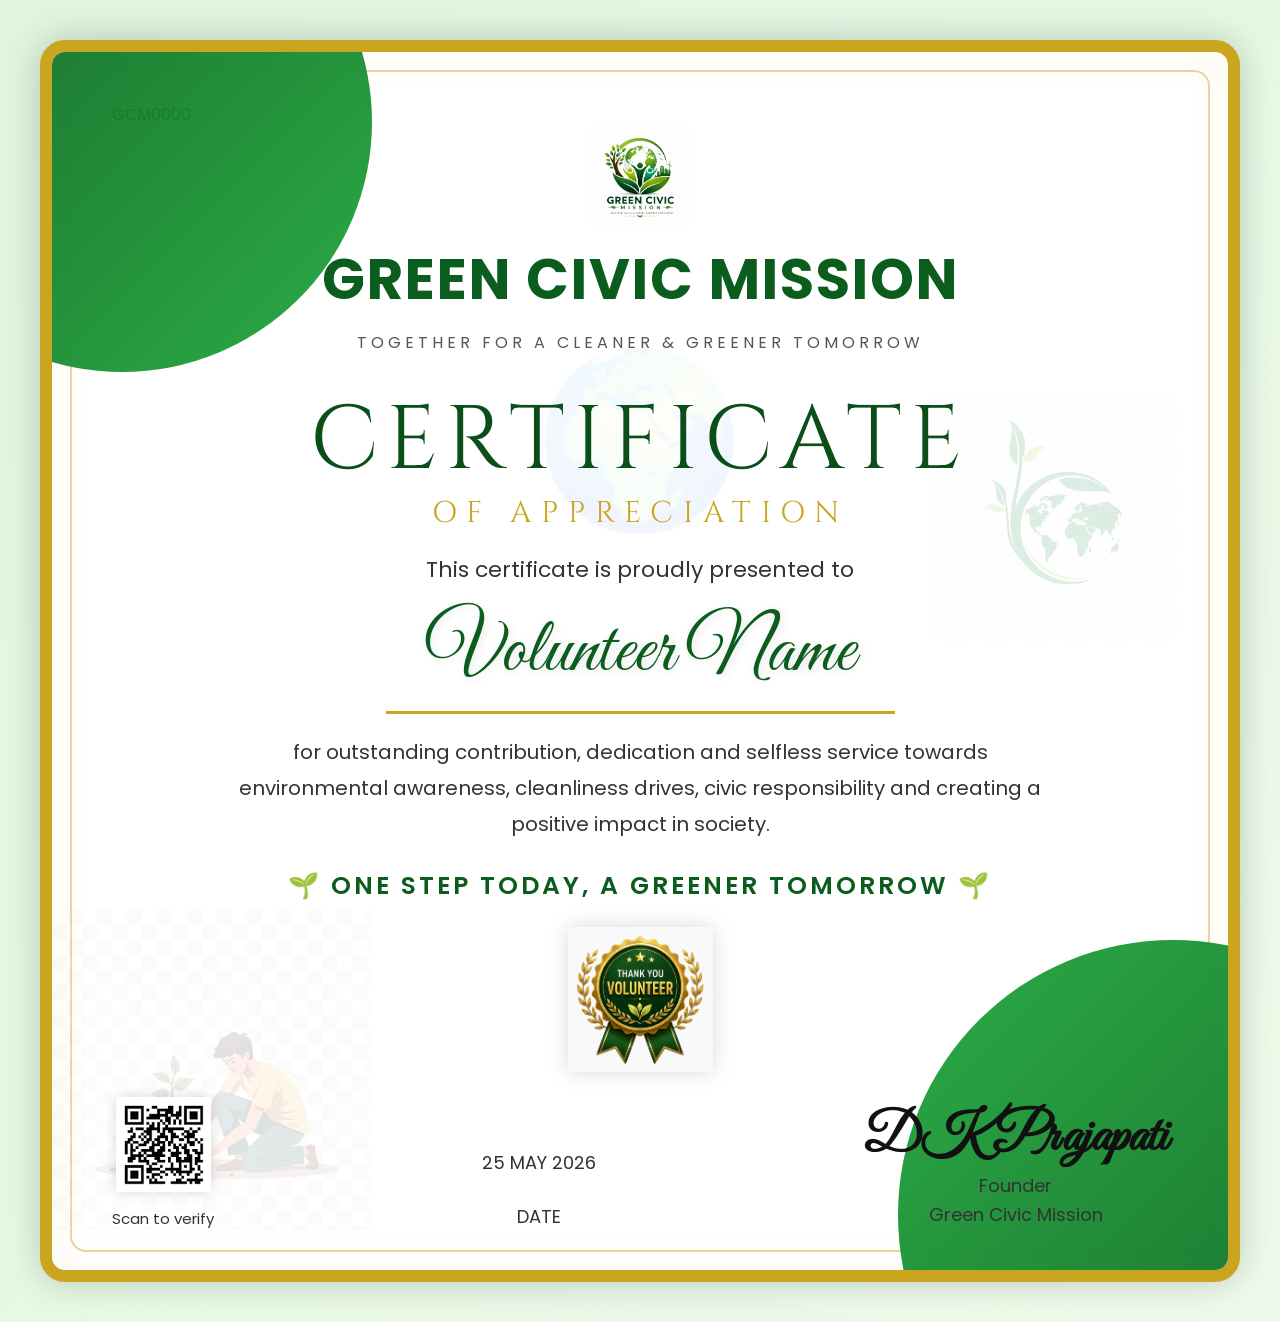
==== certificate.html @ 1a1ab95b "Update certificate.html" ====
<!DOCTYPE html>

<html lang="en">

<head>

<meta charset="UTF-8">

<meta name="viewport" content="width=device-width, initial-scale=1.0">

<title>Green Civic Mission Certificate</title>

<!-- PREMIUM FONTS -->

<link href="https://fonts.googleapis.com/css2?family=Cinzel:wght@400;600;700&family=Great+Vibes&family=Poppins:wght@300;400;500;600&display=swap" rel="stylesheet">

<style>

*{
    margin:0;
    padding:0;
    box-sizing:border-box;
}

body{

    background:linear-gradient(135deg,#dff5df,#eefbea);

    padding:40px;

    display:flex;

    justify-content:center;

    align-items:center;

    min-height:100vh;

    font-family:'Poppins',sans-serif;

}

/* MAIN CERTIFICATE */

.certificate{

    position:relative;

    width:1200px;

    background:white;

    border:12px solid #caa520;

    border-radius:25px;

    overflow:hidden;

    box-shadow:
    0 0 35px rgba(0,0,0,0.2),
    inset 0 0 40px rgba(202,165,32,0.08);

    padding:50px 60px 40px;

}

/* INNER BORDER */

.certificate::before{

    content:"";

    position:absolute;

    top:18px;
    left:18px;
    right:18px;
    bottom:18px;

    border:2px solid rgba(202,165,32,0.45);

    border-radius:16px;

}

/* DECORATIVE SHAPES */

.top-design{

    position:absolute;

    top:-180px;
    left:-180px;

    width:500px;
    height:500px;

    background:linear-gradient(135deg,#0b5d1e,#20a83d);

    border-radius:50%;

    opacity:0.95;

}

.bottom-design{

    position:absolute;

    bottom:-220px;
    right:-220px;

    width:550px;
    height:550px;

    background:linear-gradient(135deg,#20a83d,#0b5d1e);

    border-radius:50%;

    opacity:0.95;

}

/* BACKGROUND IMAGES */

.planting{

    position:absolute;

    left:0;
    bottom:40px;

    width:320px;

    opacity:0.13;

}

.earth{

    position:absolute;

    right:50px;
    top:340px;

    width:250px;

    opacity:0.14;

}

/* WATERMARK */

.watermark{

    position:absolute;

    top:260px;
    left:50%;

    transform:translateX(-50%);

    font-size:170px;

    color:rgba(11,93,30,0.05);

}

/* CERTIFICATE ID */

.cert-id{

    position:absolute;

    top:50px;
    right:70px;

    text-align:center;

    z-index:2;

}

.cert-id h3{

    color:#333;

    font-size:18px;

}

.cert-id p{

    color:#0b5d1e;

    font-size:32px;

    font-weight:700;

}

/* LOGO */

.logo{

    width:100px;

    display:block;

    margin:auto;

    position:relative;

    z-index:2;

}

/* ORG NAME */

.org{

    text-align:center;

    color:#0b5d1e;

    font-size:56px;

    font-weight:700;

    letter-spacing:2px;

    margin-top:10px;

    position:relative;

    z-index:2;

}

.tagline{

    text-align:center;

    color:#555;

    font-size:16px;

    letter-spacing:4px;

    margin-top:8px;

    position:relative;

    z-index:2;

}

/* TITLE */

.title{

    text-align:center;

    font-family:'Cinzel',serif;

    font-size:90px;

    color:#0a4f19;

    margin-top:25px;

    letter-spacing:8px;

    position:relative;

    z-index:2;

}

.subtitle{

    text-align:center;

    font-family:'Cinzel',serif;

    font-size:30px;

    color:#caa520;

    letter-spacing:10px;

    margin-top:-8px;

    position:relative;

    z-index:2;

}

/* CONTENT */

.content{

    text-align:center;

    margin-top:20px;

    padding:0 110px;

    position:relative;

    z-index:2;

}

.presented{

    font-size:22px;

    color:#333;

}

/* VOLUNTEER NAME */

#volunteerName{

    margin-top:18px;

    margin-bottom:20px;

    display:inline-block;

    font-size:78px;

    font-family:'Great Vibes',cursive;

    color:#0b5d1e;

    border-bottom:3px solid #caa520;

    padding:0 40px 10px;

    text-shadow:2px 2px 10px rgba(0,0,0,0.1);

}

.description{

    font-size:20px;

    color:#333;

    line-height:1.8;

}

/* MOTTO */

.motto{

    text-align:center;

    margin-top:25px;

    font-size:25px;

    font-weight:600;

    color:#0b5d1e;

    letter-spacing:3px;

    position:relative;

    z-index:2;

}

/* BADGE */

.badge{

    width:145px;

    display:block;

    margin:22px auto;

    position:relative;

    z-index:2;

    filter:drop-shadow(0 0 10px rgba(0,0,0,0.15));

}

/* FOOTER */

.footer{

    margin-top:25px;

    display:flex;

    justify-content:space-between;

    align-items:flex-end;

    position:relative;

    z-index:2;

}

/* QR */

.qr-box{

    text-align:center;

}

.qr{

    width:95px;

    border:5px solid white;

    box-shadow:0 0 12px rgba(0,0,0,0.15);

}

.verify{

    margin-top:8px;

    font-size:15px;

    color:#333;

}

/* DATE */

.date{

    text-align:center;

    font-size:18px;

    color:#333;

}

/* SIGNATURE */

.signature{

    text-align:center;

}

.signature h2{

    font-size:54px;

    font-family:'Great Vibes',cursive;

    color:#111;

}

.signature p{

    font-size:18px;

    line-height:1.6;

    color:#333;

}

/* MOBILE */

@media(max-width:1300px){

.certificate{

    width:100%;

}

}

</style>

</head>

<body>

<div class="certificate">

<!-- DECOR -->

<div class="top-design"></div>

<div class="bottom-design"></div>

<!-- WATERMARK -->

<div class="watermark">
🌍
</div>

<!-- BACKGROUND IMAGES -->

<img src="planting.jpeg.jpeg" class="planting">

<img src="earth.jpeg.jpeg" class="earth">

<!-- CERTIFICATE ID -->

<div id="certificateID">
GCM0000
</div>
<!-- LOGO -->

<img src="logo.png.png" class="logo">

<!-- ORG -->

<div class="org">
GREEN CIVIC MISSION
</div>

<div class="tagline">
TOGETHER FOR A CLEANER & GREENER TOMORROW
</div>

<!-- TITLE -->

<div class="title">
CERTIFICATE
</div>

<div class="subtitle">
OF APPRECIATION
</div>

<!-- CONTENT -->

<div class="content">

<div class="presented">
This certificate is proudly presented to
</div>

<div id="volunteerName">
Volunteer Name
</div>

<div class="description">
for outstanding contribution, dedication and selfless service towards environmental awareness, cleanliness drives, civic responsibility and creating a positive impact in society.
</div>

</div>

<!-- MOTTO -->

<div class="motto">
🌱 ONE STEP TODAY, A GREENER TOMORROW 🌱
</div>

<!-- BADGE -->

<img src="badge.png.png" class="badge">

<!-- FOOTER -->

<div class="footer">

<div class="qr-box">

<img src="verify.qr.png.png" class="qr">

<div class="verify">
Scan to verify
</div>

</div>

<div class="date">

25 MAY 2026 <br><br>

DATE

</div>

<div class="signature">

<h2>DK Prajapati</h2>

<p>
Founder <br>
Green Civic Mission
</p>

</div>

</div>

</div>

<!-- DYNAMIC NAME -->

<script>

const params = new URLSearchParams(window.location.search);

const name = params.get("name");

if(name){

document.getElementById("volunteerName").innerHTML = name;

}

</script>

<script>

const params = new URLSearchParams(window.location.search);

const name = params.get("name");

const id = params.get("id");

if(name){

document.getElementById("volunteerName").innerHTML = name;

}

if(id){

document.getElementById("certificateID").innerHTML = id;

}

</script>
</body>

</html>
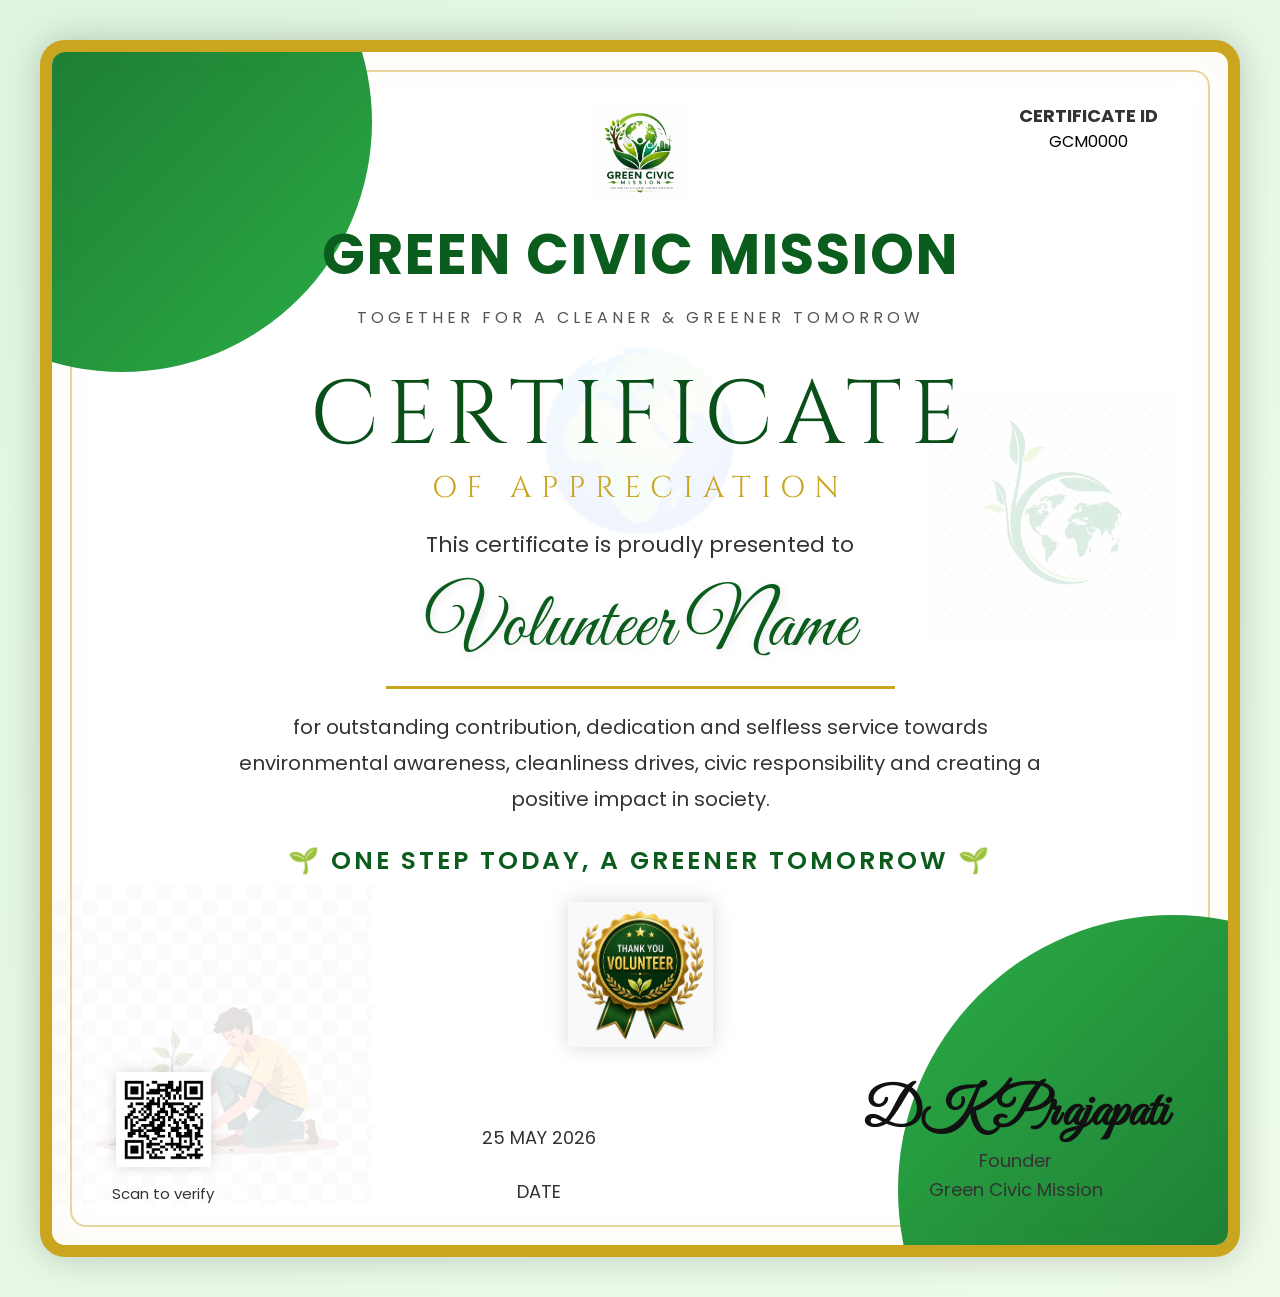
==== commit f05d44f5: "Update certificate.html" ====
--- a/certificate.html
+++ b/certificate.html
@@ -521,9 +521,16 @@
 
 <!-- CERTIFICATE ID -->
 
+<div class="cert-id">
+
+<h3>CERTIFICATE ID</h3>
+
 <div id="certificateID">
 GCM0000
 </div>
+
+</div>
+    
 <!-- LOGO -->
 
 <img src="logo.png.png" class="logo">
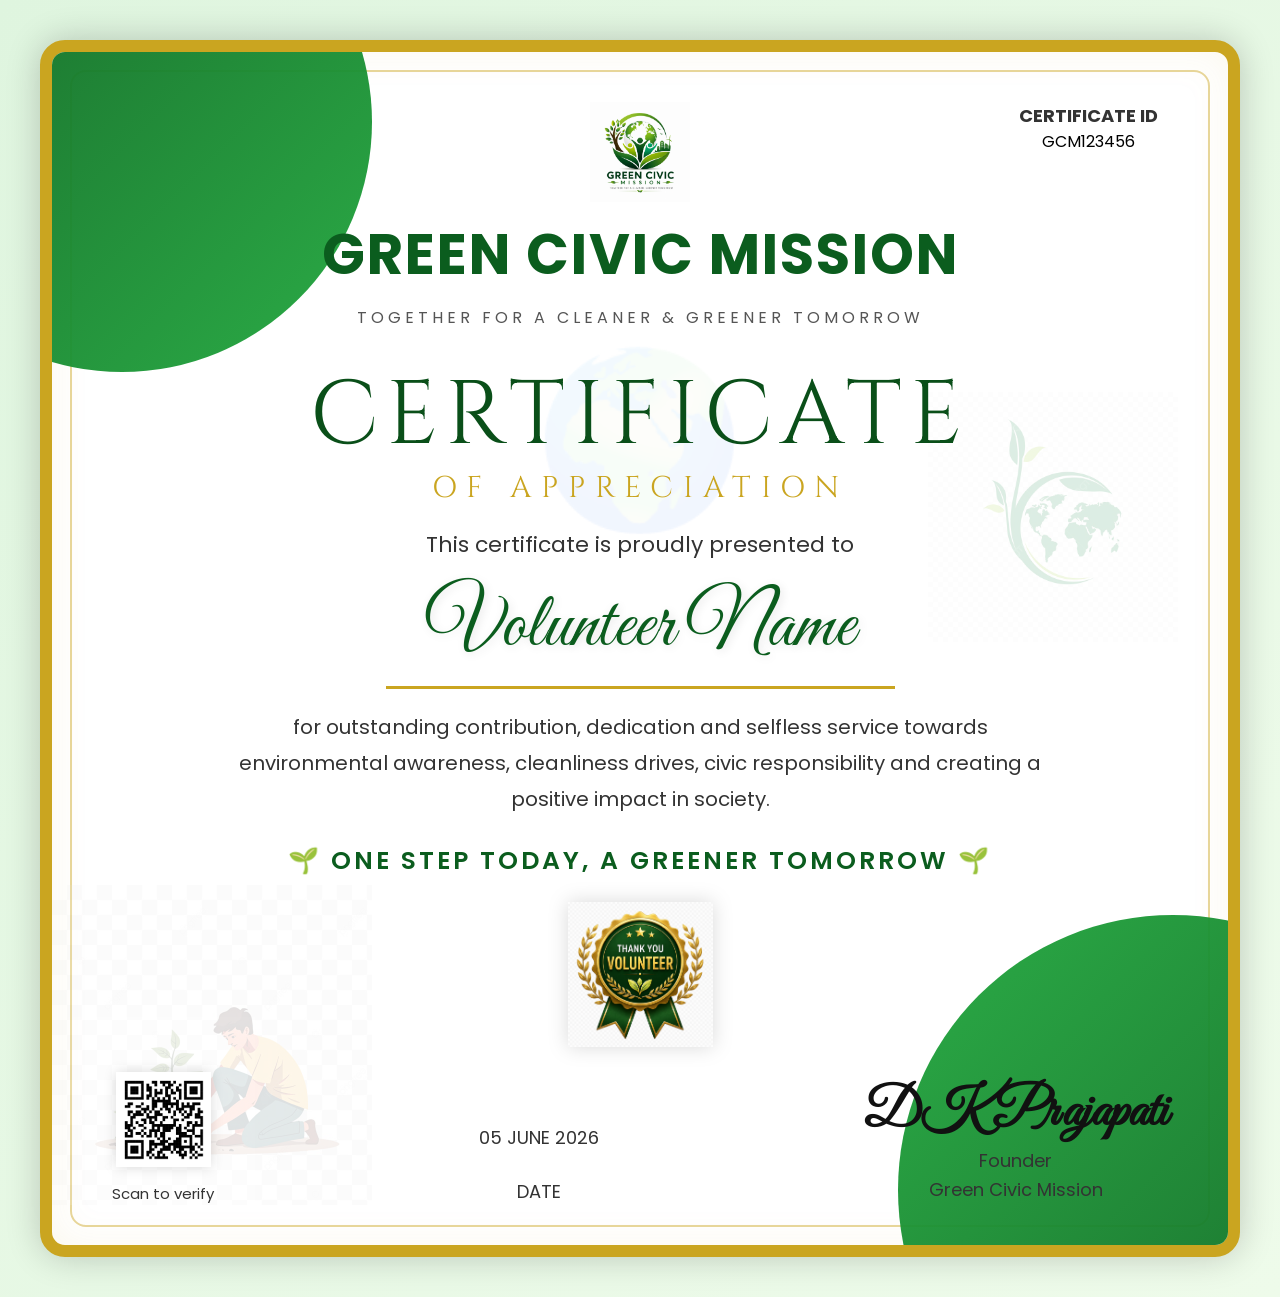
==== commit fa55a9fc: "Update certificate ID and date" ====
--- a/certificate.html
+++ b/certificate.html
@@ -526,7 +526,7 @@
 <h3>CERTIFICATE ID</h3>
 
 <div id="certificateID">
-GCM0000
+GCM123456
 </div>
 
 </div>
@@ -599,7 +599,7 @@
 
 <div class="date">
 
-25 MAY 2026 <br><br>
+05 JUNE 2026 <br><br>
 
 DATE
 
@@ -628,20 +628,6 @@
 
 const name = params.get("name");
 
-if(name){
-
-document.getElementById("volunteerName").innerHTML = name;
-
-}
-
-</script>
-
-<script>
-
-const params = new URLSearchParams(window.location.search);
-
-const name = params.get("name");
-
 const id = params.get("id");
 
 if(name){
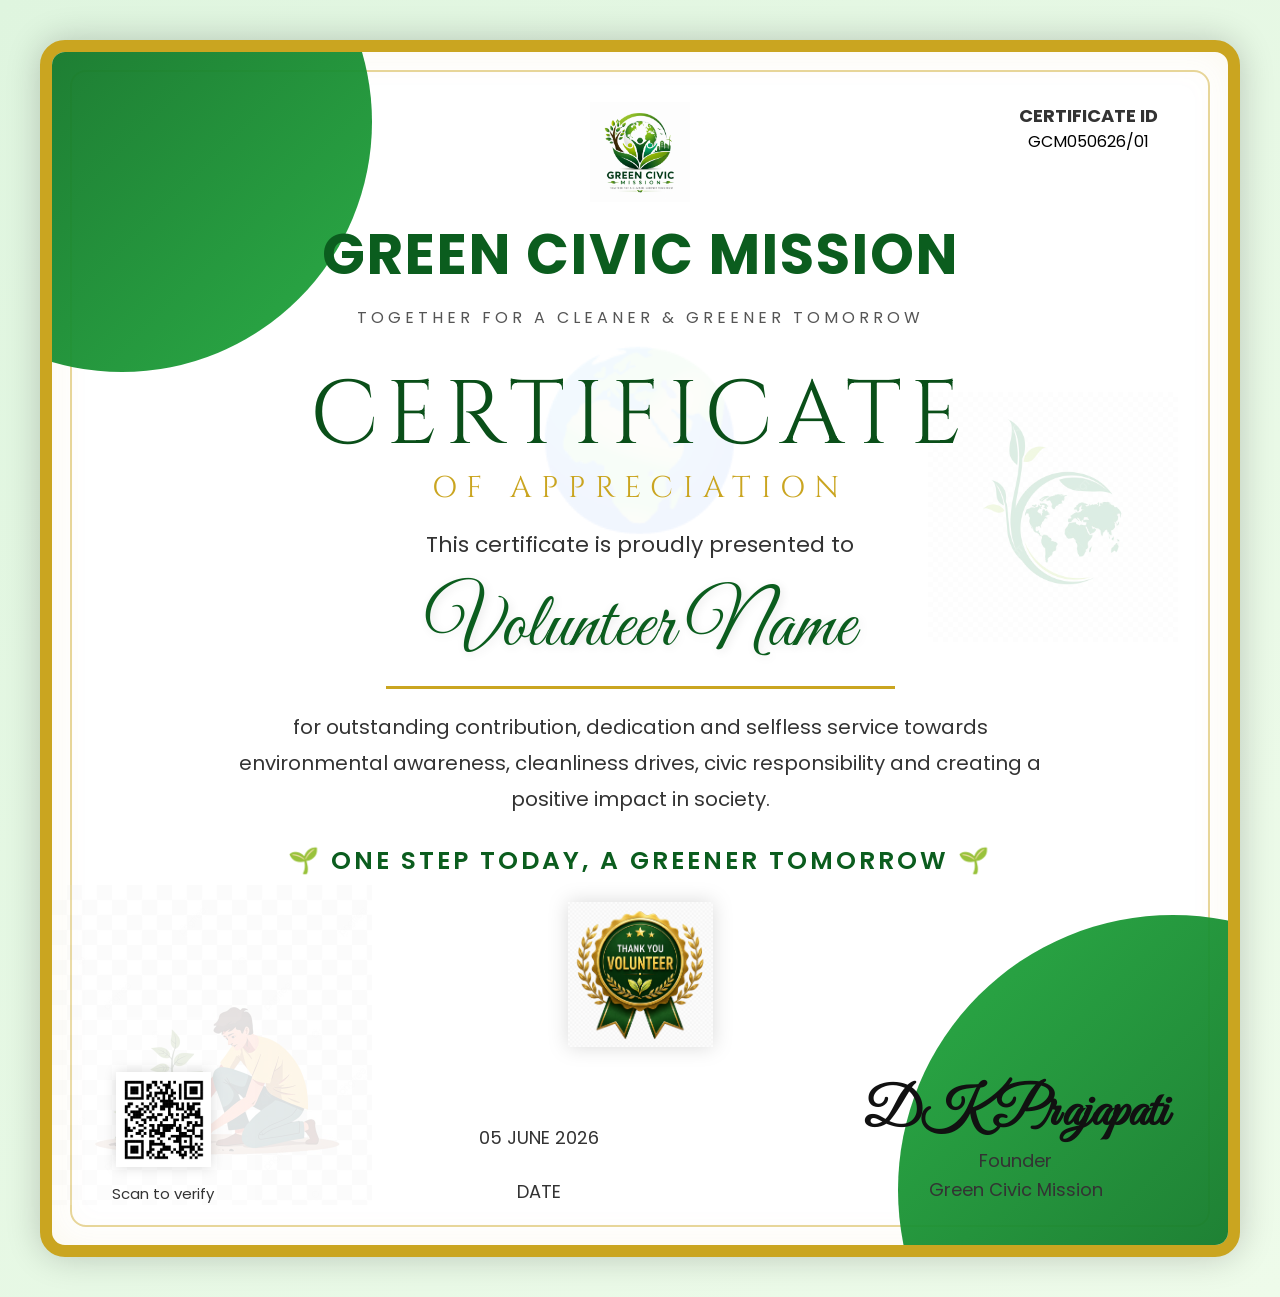
==== commit 08f63e7d: "Update certificate ID from GCM123456 to GCM050626/01" ====
--- a/certificate.html
+++ b/certificate.html
@@ -526,7 +526,7 @@
 <h3>CERTIFICATE ID</h3>
 
 <div id="certificateID">
-GCM123456
+GCM050626/01
 </div>
 
 </div>
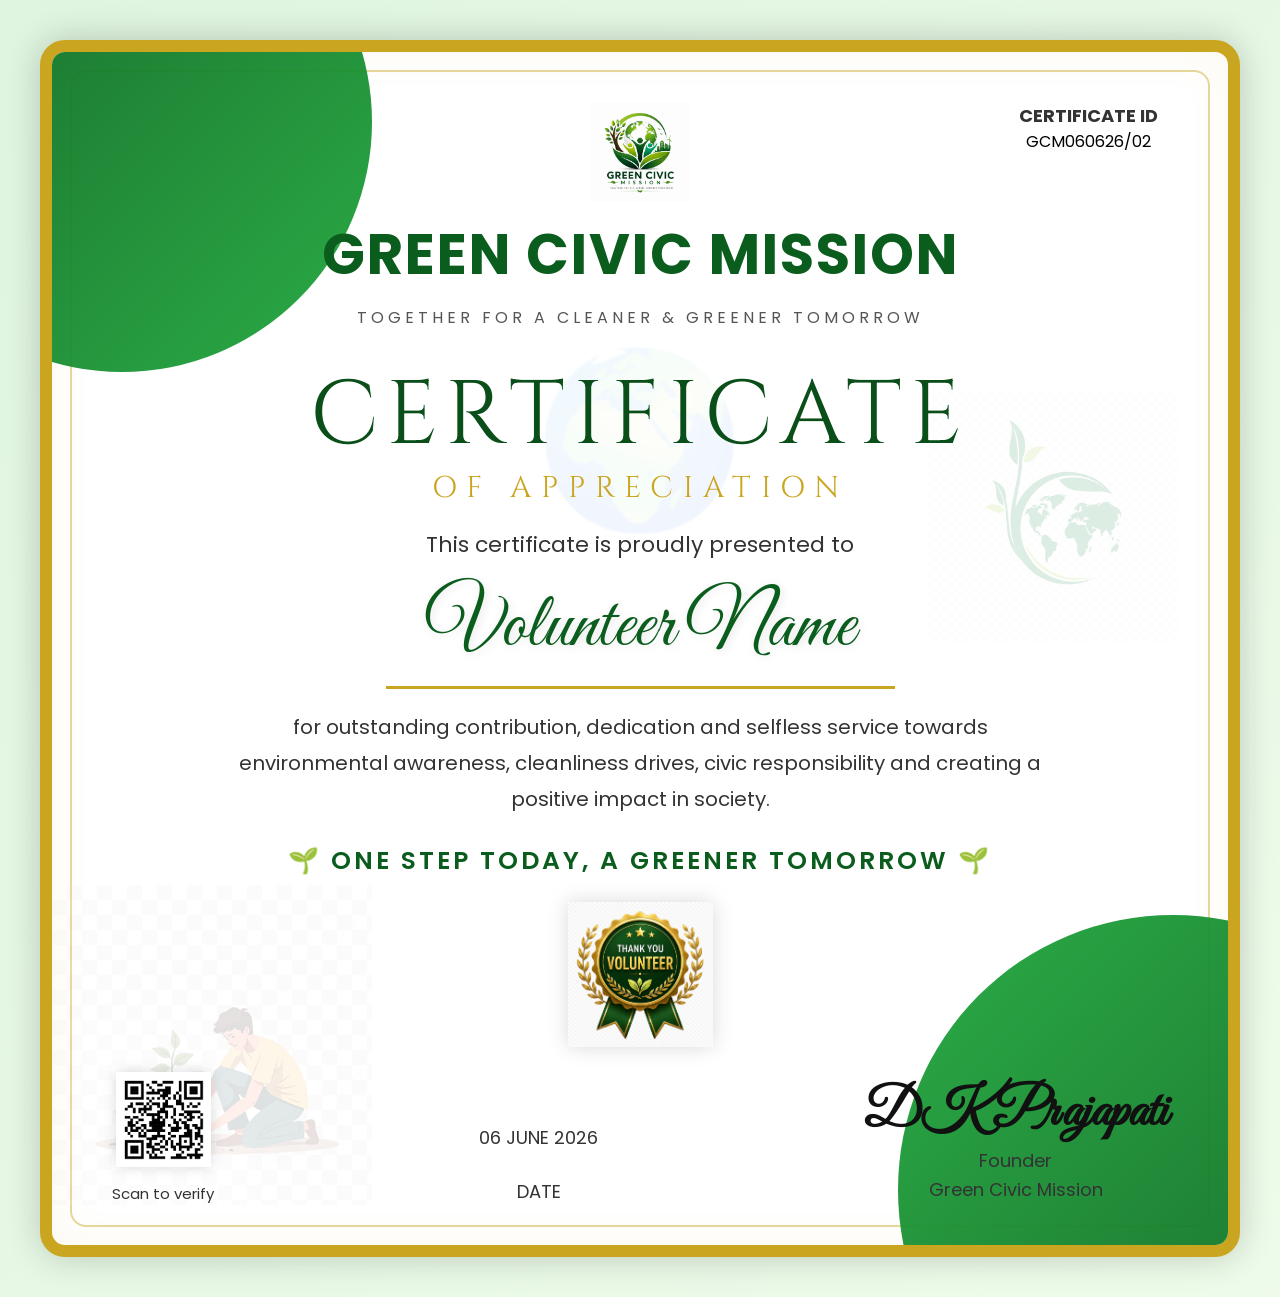
==== commit 73ce8d07: "Update certificate ID, QR code, and date" ====
--- a/certificate.html
+++ b/certificate.html
@@ -526,7 +526,7 @@
 <h3>CERTIFICATE ID</h3>
 
 <div id="certificateID">
-GCM050626/01
+GCM060626/02
 </div>
 
 </div>
@@ -589,7 +589,7 @@
 
 <div class="qr-box">
 
-<img src="verify.qr.png.png" class="qr">
+<img src="verify.qr2.png.png" class="qr">
 
 <div class="verify">
 Scan to verify
@@ -599,7 +599,7 @@
 
 <div class="date">
 
-05 JUNE 2026 <br><br>
+06 JUNE 2026 <br><br>
 
 DATE
 
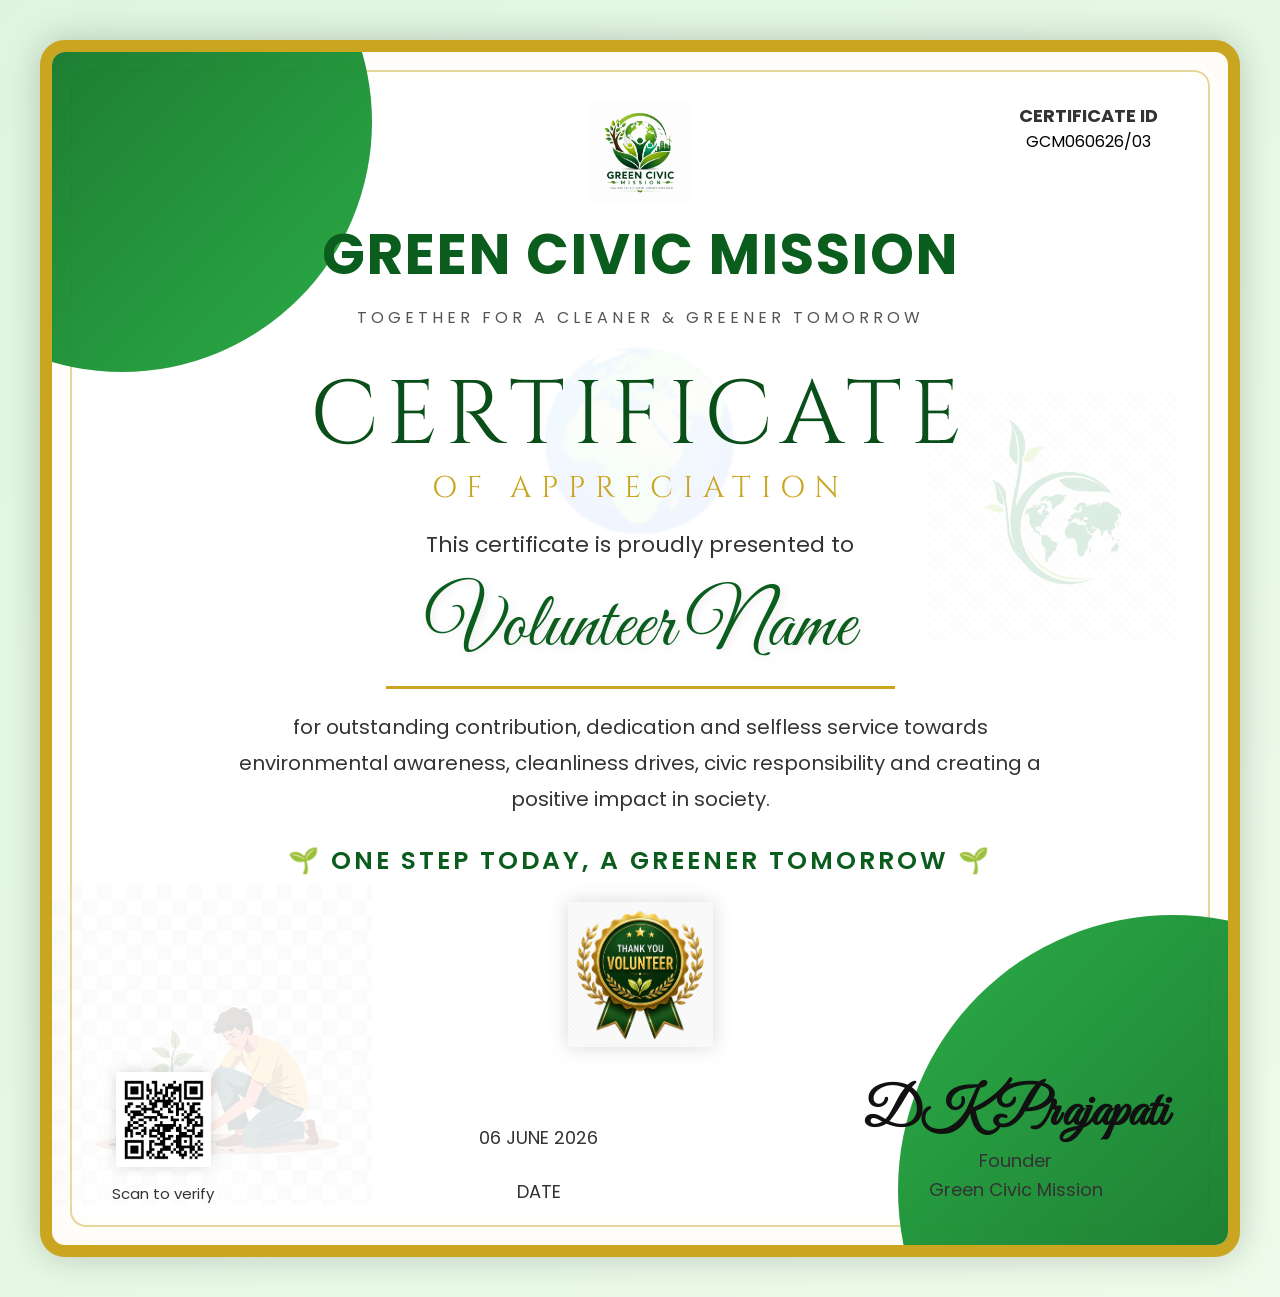
==== commit a36131a5: "Update certificate ID and QR code image source" ====
--- a/certificate.html
+++ b/certificate.html
@@ -526,7 +526,7 @@
 <h3>CERTIFICATE ID</h3>
 
 <div id="certificateID">
-GCM060626/02
+GCM060626/03
 </div>
 
 </div>
@@ -589,7 +589,7 @@
 
 <div class="qr-box">
 
-<img src="verify.qr2.png.png" class="qr">
+<img src="verify.qr3.png.png" class="qr">
 
 <div class="verify">
 Scan to verify
